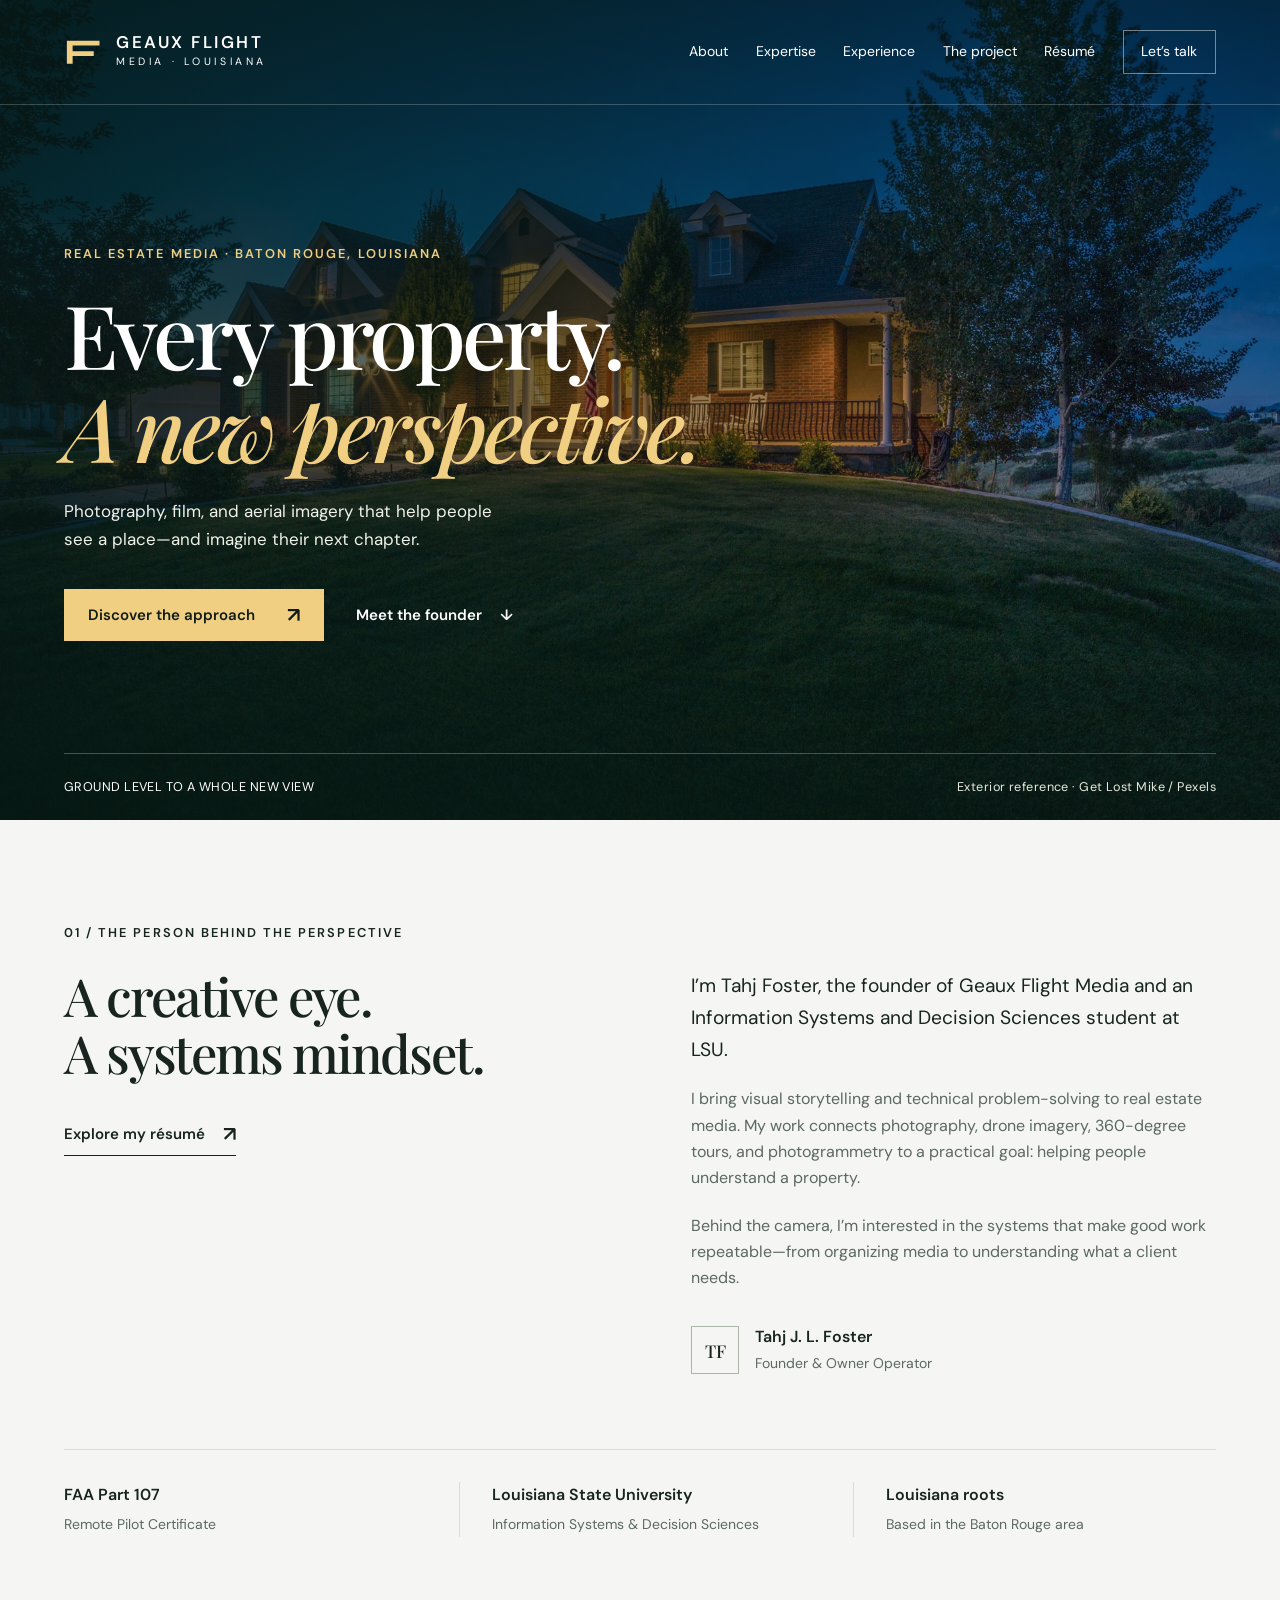
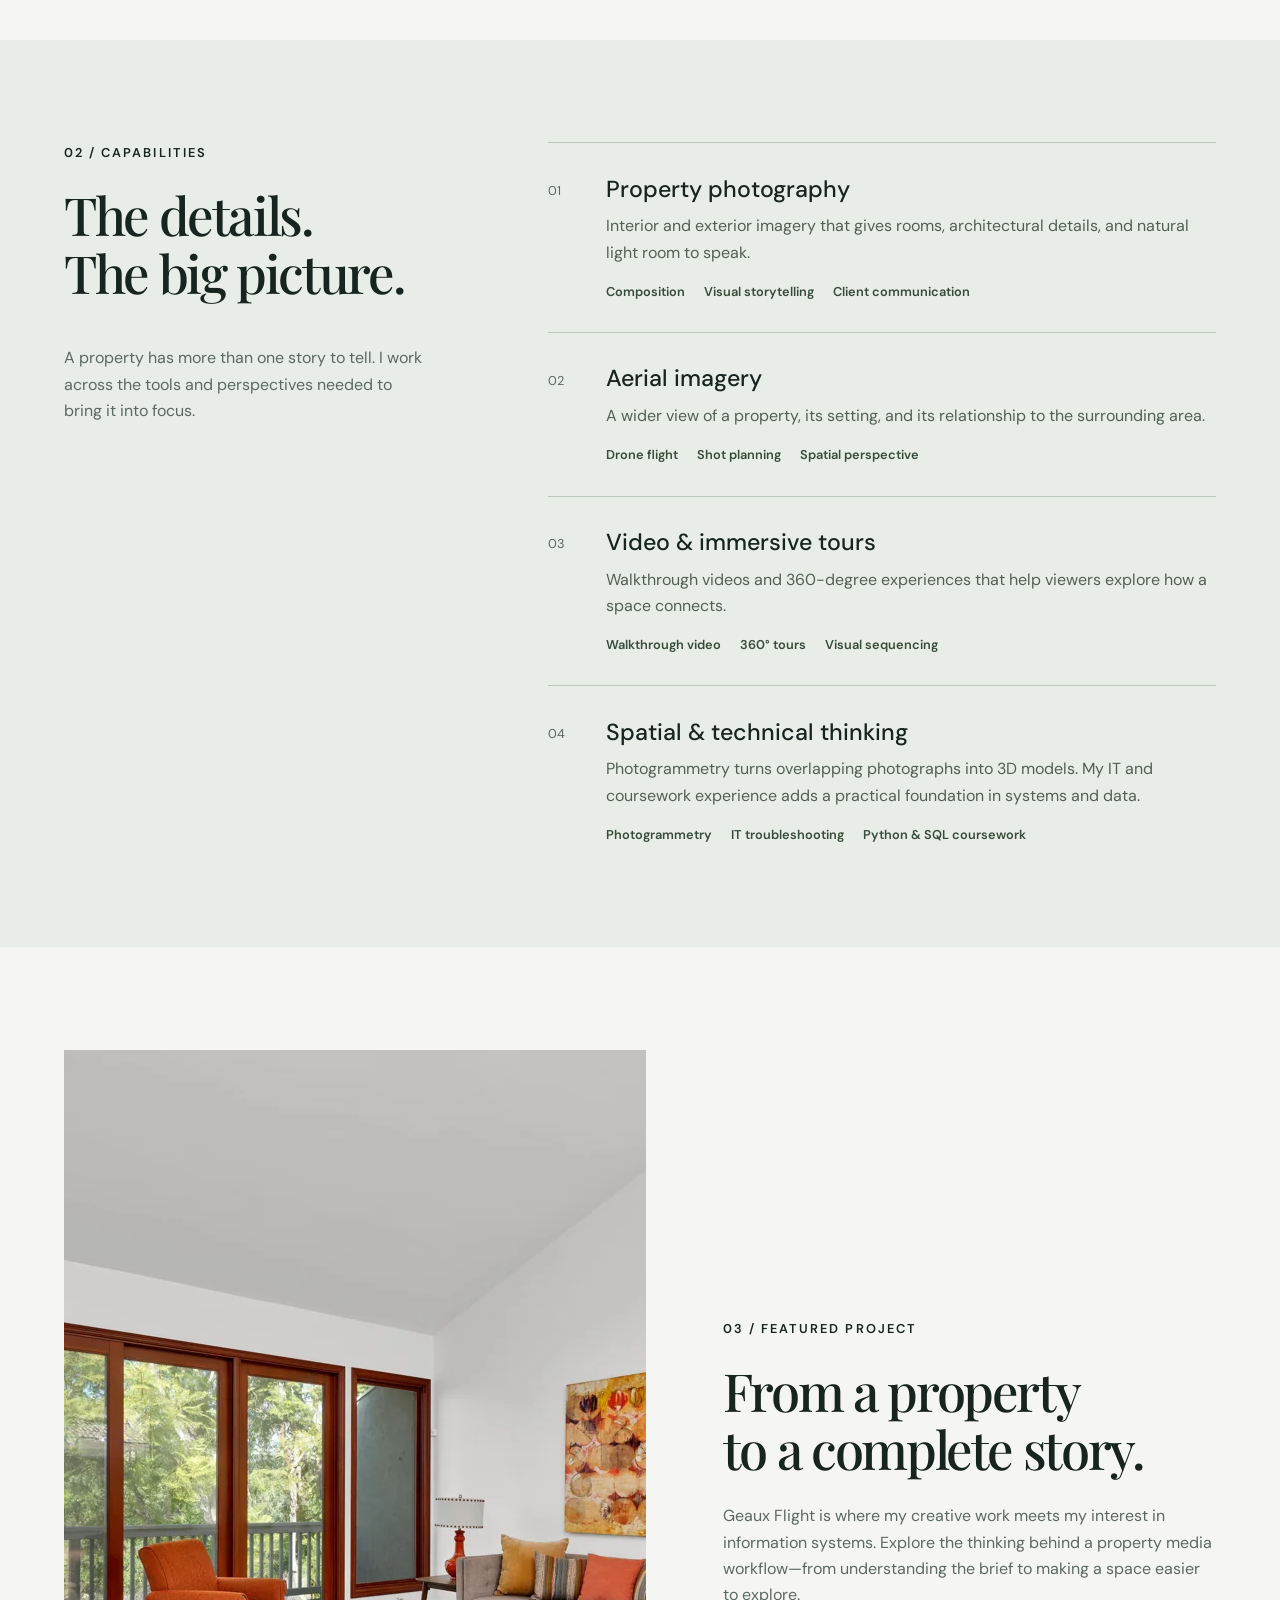
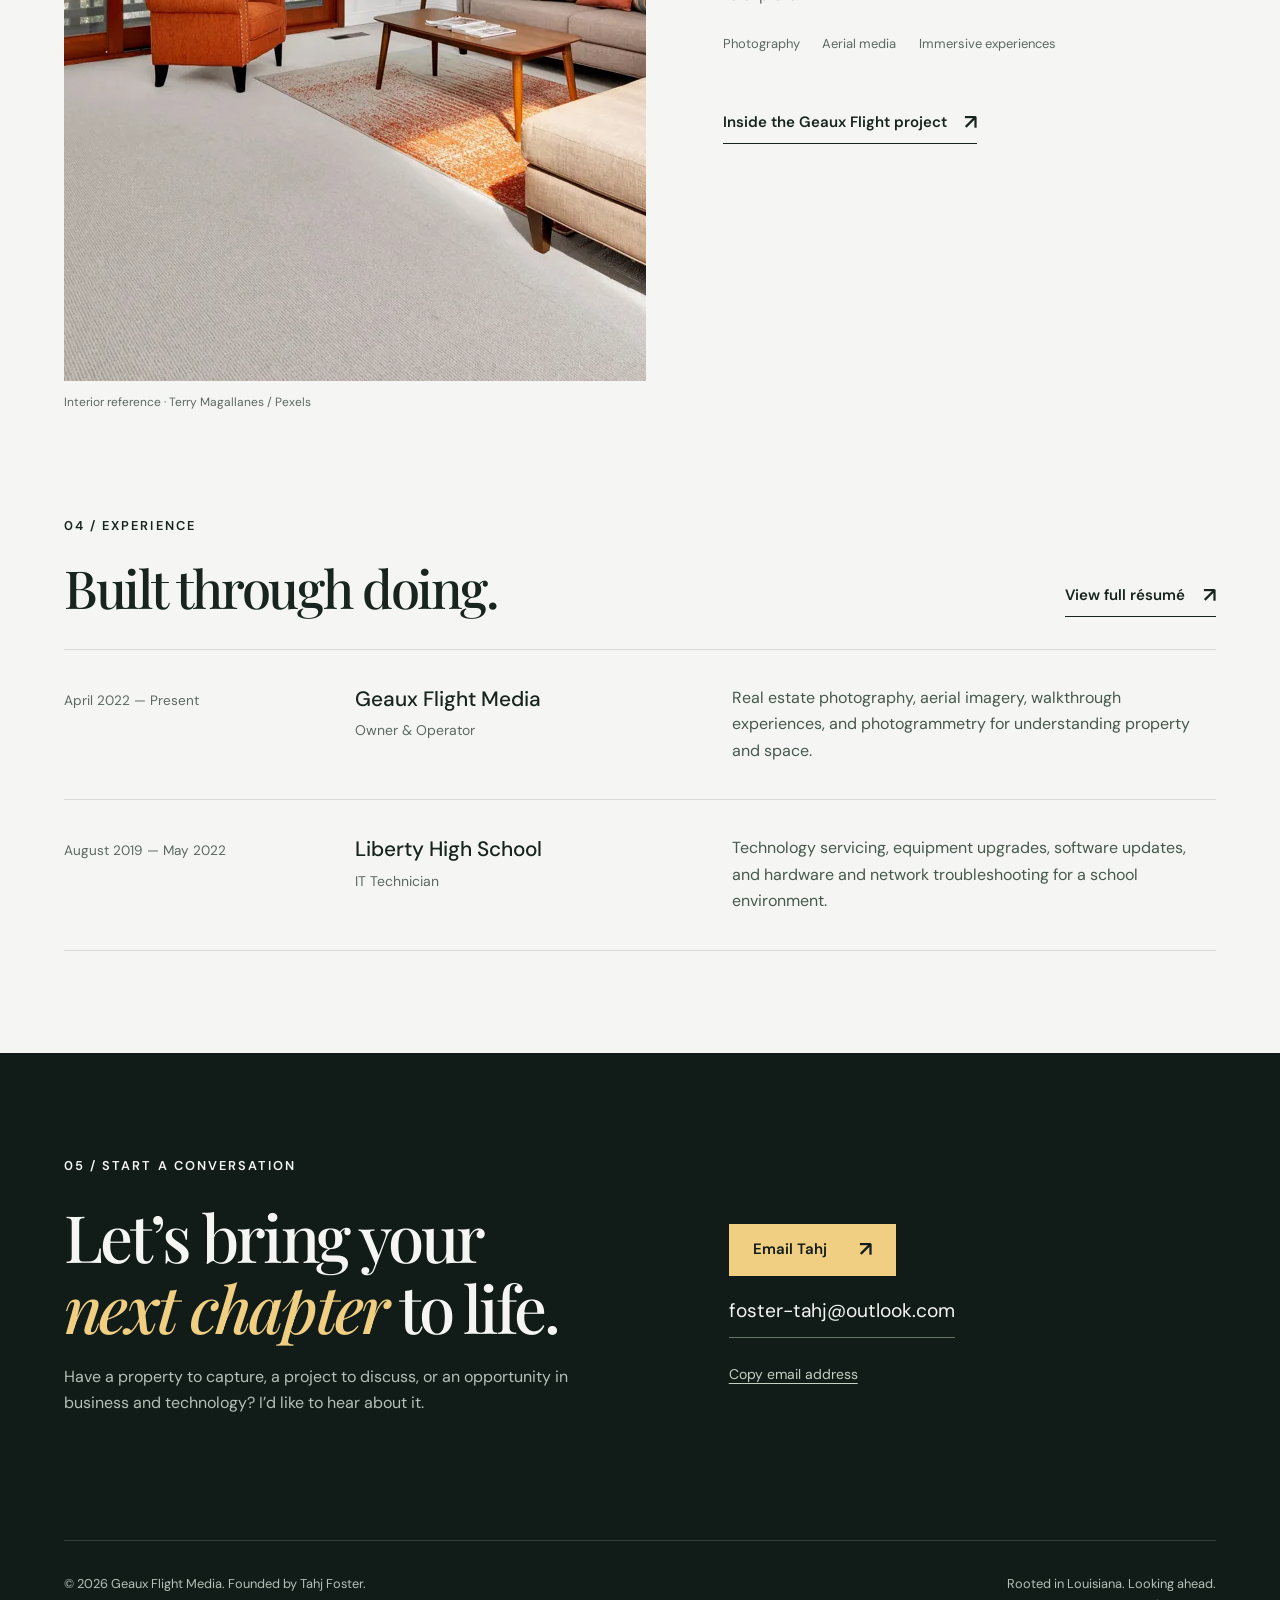
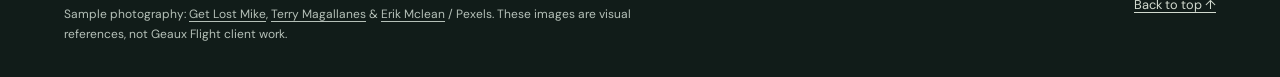
==== index.html @ 246be9ae "Build Geaux Flight portfolio with home, resume, project pages and local assets" ====
<!doctype html>
<html lang="en">
<head>
  <meta charset="utf-8">
  <meta name="viewport" content="width=device-width, initial-scale=1">
  <meta name="description" content="Geaux Flight Media by Tahj Foster: real estate photography, aerial imagery, 360-degree tours, and a portfolio connecting business and technology in Louisiana.">
  <meta name="theme-color" content="#111c19">
  <title>Geaux Flight Media | Tahj Foster · Louisiana</title>
  <link rel="icon" type="image/svg+xml" href="data:image/svg+xml,%3Csvg%20xmlns%3D%22http%3A//www.w3.org/2000/svg%22%20viewBox%3D%220%200%2064%2064%22%3E%3Crect%20width%3D%2264%22%20height%3D%2264%22%20rx%3D%228%22%20fill%3D%22%23111c19%22/%3E%3Cpath%20d%3D%22M16%2043V21h33v5H22v6h20v5H22v6z%22%20fill%3D%22%23f0cf82%22/%3E%3C/svg%3E">
  <link rel="stylesheet" href="styles.css">
  <script src="script.js" defer></script>
</head>
<body>

<a class="skip-link" href="#main">Skip to content</a>
<header class="site-header">
  <div class="header-inner wrap">
    <a class="brand" href="index.html" aria-label="Geaux Flight Media home">
      <svg class="brand-symbol" viewBox="0 0 40 40" aria-hidden="true"><path d="M3 32V8h34v5H9v6h22v5H9v8z" fill="currentColor"/></svg>
      <span class="brand-name"><strong>GEAUX FLIGHT</strong><small>MEDIA · LOUISIANA</small></span>
    </a>
    <button class="menu-button" type="button" data-menu-toggle aria-controls="site-nav" aria-expanded="false">Menu</button>
    <nav class="site-nav" id="site-nav" aria-label="Main navigation">
      <a href="index.html#about">About</a>
      <a href="index.html#expertise">Expertise</a>
      <a href="index.html#experience">Experience</a>
      <a href="project.html">The project</a>
      <a href="resume.html">Résumé</a>
      <a class="nav-contact" href="index.html#contact">Let’s talk</a>
    </nav>
  </div>
</header>
<main id="main">

<section class="hero" aria-labelledby="hero-title">
  <img class="hero-image" src="assets/exterior-dusk.webp" alt="A brick home framed by trees with warm porch lights at dusk; sample architectural photography" width="2000" height="1333" fetchpriority="high">
  <div class="hero-shade" aria-hidden="true"></div>
  <div class="hero-content wrap">
    <span class="eyebrow">Real estate media · Baton Rouge, Louisiana</span>
    <h1 id="hero-title">Every property.<br><em>A new perspective.</em></h1>
    <p class="hero-description">Photography, film, and aerial imagery that help people see a place—and imagine their next chapter.</p>
    <div class="hero-actions">
      <a class="button" href="project.html">Discover the approach <span class="arrow" aria-hidden="true">↗</span></a>
      <a class="text-link" href="#about">Meet the founder <span aria-hidden="true">↓</span></a>
    </div>
  </div>
  <div class="wrap">
    <div class="hero-base"><span>GROUND LEVEL TO A WHOLE NEW VIEW</span><span>Exterior reference · Get Lost Mike / Pexels</span></div>
  </div>
</section>

<section class="section" id="about" aria-labelledby="about-title">
  <div class="wrap">
    <div class="about-grid">
      <div>
        <span class="eyebrow">01 / The person behind the perspective</span>
        <h2 id="about-title">A creative eye.<br>A systems mindset.</h2>
        <a class="text-link" href="resume.html">Explore my résumé <span class="arrow" aria-hidden="true">↗</span></a>
      </div>
      <div class="about-copy">
        <p class="lead">I’m Tahj Foster, the founder of Geaux Flight Media and an Information Systems and Decision Sciences student at LSU.</p>
        <p class="muted">I bring visual storytelling and technical problem-solving to real estate media. My work connects photography, drone imagery, 360-degree tours, and photogrammetry to a practical goal: helping people understand a property.</p>
        <p class="muted">Behind the camera, I’m interested in the systems that make good work repeatable—from organizing media to understanding what a client needs.</p>
        <div class="about-signoff"><span class="initials" aria-hidden="true">TF</span><div><strong>Tahj J. L. Foster</strong><span>Founder &amp; Owner Operator</span></div></div>
      </div>
    </div>
    <div class="credentials">
      <div class="credential"><strong>FAA Part 107</strong><span>Remote Pilot Certificate</span></div>
      <div class="credential"><strong>Louisiana State University</strong><span>Information Systems &amp; Decision Sciences</span></div>
      <div class="credential"><strong>Louisiana roots</strong><span>Based in the Baton Rouge area</span></div>
    </div>
  </div>
</section>

<section class="section expertise" id="expertise" aria-labelledby="expertise-title">
  <div class="expertise-grid wrap">
    <div class="expertise-intro">
      <span class="eyebrow">02 / Capabilities</span>
      <h2 id="expertise-title">The details.<br>The big picture.</h2>
      <p class="muted">A property has more than one story to tell. I work across the tools and perspectives needed to bring it into focus.</p>
    </div>
    <div class="services">
      <article class="service"><span class="service-number" aria-hidden="true">01</span><div><h3>Property photography</h3><p>Interior and exterior imagery that gives rooms, architectural details, and natural light room to speak.</p><div class="service-skills"><span>Composition</span><span>Visual storytelling</span><span>Client communication</span></div></div></article>
      <article class="service"><span class="service-number" aria-hidden="true">02</span><div><h3>Aerial imagery</h3><p>A wider view of a property, its setting, and its relationship to the surrounding area.</p><div class="service-skills"><span>Drone flight</span><span>Shot planning</span><span>Spatial perspective</span></div></div></article>
      <article class="service"><span class="service-number" aria-hidden="true">03</span><div><h3>Video &amp; immersive tours</h3><p>Walkthrough videos and 360-degree experiences that help viewers explore how a space connects.</p><div class="service-skills"><span>Walkthrough video</span><span>360° tours</span><span>Visual sequencing</span></div></div></article>
      <article class="service"><span class="service-number" aria-hidden="true">04</span><div><h3>Spatial &amp; technical thinking</h3><p>Photogrammetry turns overlapping photographs into 3D models. My IT and coursework experience adds a practical foundation in systems and data.</p><div class="service-skills"><span>Photogrammetry</span><span>IT troubleshooting</span><span>Python &amp; SQL coursework</span></div></div></article>
    </div>
  </div>
</section>

<section class="section" aria-labelledby="featured-title">
  <div class="project-feature wrap">
    <figure class="feature-photo"><img src="assets/interior-bright.webp" alt="A sunlit living room with large windows, plants, and a pale sectional sofa; sample interior photography" width="1400" height="931" loading="lazy"><figcaption class="photo-note">Interior reference · Terry Magallanes / Pexels</figcaption></figure>
    <div class="feature-copy">
      <span class="eyebrow">03 / Featured project</span>
      <h2 id="featured-title">From a property<br>to a complete story.</h2>
      <p class="muted">Geaux Flight is where my creative work meets my interest in information systems. Explore the thinking behind a property media workflow—from understanding the brief to making a space easier to explore.</p>
      <div class="feature-tags"><span>Photography</span><span>Aerial media</span><span>Immersive experiences</span></div>
      <a class="text-link" href="project.html">Inside the Geaux Flight project <span class="arrow" aria-hidden="true">↗</span></a>
    </div>
  </div>
</section>

<section class="section experience-section" id="experience" aria-labelledby="experience-title">
  <div class="wrap">
    <div class="experience-top"><div><span class="eyebrow">04 / Experience</span><h2 id="experience-title">Built through doing.</h2></div><a class="text-link" href="resume.html">View full résumé <span class="arrow" aria-hidden="true">↗</span></a></div>
    <div class="experience-list">
      <article class="experience-row"><div class="experience-date">April 2022 — Present</div><div><h3>Geaux Flight Media</h3><span class="role">Owner &amp; Operator</span></div><p>Real estate photography, aerial imagery, walkthrough experiences, and photogrammetry for understanding property and space.</p></article>
      <article class="experience-row"><div class="experience-date">August 2019 — May 2022</div><div><h3>Liberty High School</h3><span class="role">IT Technician</span></div><p>Technology servicing, equipment upgrades, software updates, and hardware and network troubleshooting for a school environment.</p></article>
    </div>
  </div>
</section>

<section class="section contact dark" id="contact" aria-labelledby="contact-title">
  <div class="contact-grid wrap">
    <div><span class="eyebrow">05 / Start a conversation</span><h2 id="contact-title">Let’s bring your<br><em>next chapter</em> to life.</h2><p>Have a property to capture, a project to discuss, or an opportunity in business and technology? I’d like to hear about it.</p></div>
    <div class="contact-actions">
      <a class="button" href="mailto:foster-tahj@outlook.com?subject=Let%E2%80%99s%20connect%20%7C%20Geaux%20Flight">Email Tahj <span class="arrow" aria-hidden="true">↗</span></a>
      <a class="email-link" href="mailto:foster-tahj@outlook.com">foster-tahj@outlook.com</a>
      <button class="copy-button" type="button" data-copy-email="foster-tahj@outlook.com">Copy email address</button>
      <p class="copy-status" id="copy-status" role="status" aria-live="polite"></p>
    </div>
  </div>
</section>

</main>

<footer class="site-footer dark">
  <div class="wrap">
    <div class="footer-inner">
      <div>
        <p>© <span data-year>2026</span> Geaux Flight Media. Founded by Tahj Foster.</p>
        <p class="credit-line">Sample photography: <a href="https://www.pexels.com/photo/bungalow-house-during-dusk-6422928/" target="_blank" rel="noopener noreferrer">Get Lost Mike</a>, <a href="https://www.pexels.com/photo/modern-living-room-with-large-windows-in-sunlight-32207487/" target="_blank" rel="noopener noreferrer">Terry Magallanes</a> &amp; <a href="https://www.pexels.com/photo/an-aerial-shot-of-a-neighborhood-9203777/" target="_blank" rel="noopener noreferrer">Erik Mclean</a> / Pexels. These images are visual references, not Geaux Flight client work.</p>
      </div>
      <div class="footer-right"><p>Rooted in Louisiana. Looking ahead.</p><p><a href="#main">Back to top ↑</a></p></div>
    </div>
  </div>
</footer>
</body>
</html>
---- styles.css ----
@font-face {
  font-family: 'DM Sans';
  font-style: normal;
  font-weight: 400;
  font-display: swap;
  src: url(assets/fonts/dm-sans-normal-400.ttf) format('truetype');
}

@font-face {
  font-family: 'DM Sans';
  font-style: normal;
  font-weight: 500;
  font-display: swap;
  src: url(assets/fonts/dm-sans-normal-500.ttf) format('truetype');
}

@font-face {
  font-family: 'DM Sans';
  font-style: normal;
  font-weight: 600;
  font-display: swap;
  src: url(assets/fonts/dm-sans-normal-600.ttf) format('truetype');
}

@font-face {
  font-family: 'DM Sans';
  font-style: normal;
  font-weight: 700;
  font-display: swap;
  src: url(assets/fonts/dm-sans-normal-700.ttf) format('truetype');
}

@font-face {
  font-family: 'Playfair Display';
  font-style: italic;
  font-weight: 500;
  font-display: swap;
  src: url(assets/fonts/playfair-display-italic-500.ttf) format('truetype');
}

@font-face {
  font-family: 'Playfair Display';
  font-style: italic;
  font-weight: 600;
  font-display: swap;
  src: url(assets/fonts/playfair-display-italic-600.ttf) format('truetype');
}

@font-face {
  font-family: 'Playfair Display';
  font-style: normal;
  font-weight: 500;
  font-display: swap;
  src: url(assets/fonts/playfair-display-normal-500.ttf) format('truetype');
}

@font-face {
  font-family: 'Playfair Display';
  font-style: normal;
  font-weight: 600;
  font-display: swap;
  src: url(assets/fonts/playfair-display-normal-600.ttf) format('truetype');
}

/* Shared by every page. No framework or build step required. */

:root {
  --ink: #172420;
  --night: #111c19;
  --paper: #f5f6f3;
  --white: #fff;
  --muted: #5c6862;
  --line: #d8ddd7;
  --gold: #f0cf82;
  --gold-dark: #6d5117;
  --serif: 'Playfair Display', Georgia, serif;
  --sans: 'DM Sans', Arial, sans-serif;
  --gutter: clamp(1.25rem, 5vw, 5.5rem);
}
*, *::before, *::after { box-sizing: border-box; }
html { scroll-behavior: smooth; scroll-padding-top: 7rem; }
body { margin: 0; background: var(--paper); color: var(--ink); font: 1rem/1.65 var(--sans); -webkit-font-smoothing: antialiased; }
body.menu-open { overflow: hidden; }
a { color: inherit; text-underline-offset: .25em; }
button, input, textarea { font: inherit; }
button, a { -webkit-tap-highlight-color: transparent; }
button { cursor: pointer; }
img { display: block; max-width: 100%; }
svg { display: block; }
h1, h2, h3, p { margin-top: 0; }
h1, h2, h3 { font-weight: 500; }
h1, h2 { font-family: var(--serif); line-height: 1.1; letter-spacing: -.045em; }
h2 { font-size: clamp(2.5rem, 4.1vw, 4.3rem); }
h3 { line-height: 1.3; }
p { margin-bottom: 1.3rem; }
em { font-weight: inherit; }
::selection { background: var(--gold); color: var(--night); }
:focus-visible { outline: 3px solid #bc8118; outline-offset: 5px; }
.dark :focus-visible, .site-header :focus-visible { outline-color: var(--gold); }
.skip-link { position: fixed; left: 1rem; top: -8rem; z-index: 100; padding: .75rem 1rem; background: var(--gold); color: var(--ink); }
.skip-link:focus { top: 1rem; }
.wrap { width: 100%; max-width: 1600px; padding-inline: var(--gutter); margin-inline: auto; }
.section { padding-block: clamp(4.5rem, 8vw, 8.25rem); }
.eyebrow { display: block; font-size: .8rem; font-weight: 600; letter-spacing: .16em; line-height: 1.7; text-transform: uppercase; margin-bottom: 1.4rem; }
.muted { color: var(--muted); }
.dark { color: var(--paper); background: var(--night); }
.dark .muted { color: #b5c0b8; }
.text-link { display: inline-flex; align-items: center; gap: 1.1rem; font-size: .94rem; font-weight: 600; text-decoration: none; border-bottom: 1px solid currentColor; padding-block: .5rem; }
.text-link .arrow, .button .arrow { font-size: 1.3rem; line-height: 1; transition: transform .2s; }
.text-link:hover .arrow, .button:hover .arrow { transform: translate(3px, -3px); }
.button { display: inline-flex; align-items: center; justify-content: center; gap: 2rem; min-height: 3.2rem; padding: .8rem 1.45rem; border: 1px solid transparent; background: var(--gold); color: var(--night); text-decoration: none; font-size: .94rem; font-weight: 600; border-radius: 0; transition: background .2s; }
.button:hover { background: #ffdea0; }
.button-outline { border-color: #aeb7b0; color: var(--ink); background: transparent; }
.button-outline:hover { background: #e4e8df; }
.button-dark { background: var(--ink); color: var(--white); }
.button-dark:hover { background: #2d4036; }
.sr-only { position: absolute; width: 1px; height: 1px; padding: 0; margin: -1px; overflow: hidden; clip: rect(0, 0, 0, 0); white-space: nowrap; border: 0; }

/* Navigation */
.site-header { position: absolute; z-index: 30; top: 0; width: 100%; color: white; border-bottom: 1px solid #ffffff35; }
.header-inner { min-height: 6.5rem; display: flex; align-items: center; justify-content: space-between; gap: 2rem; }
.brand { display: inline-flex; align-items: center; gap: .85rem; text-decoration: none; flex-shrink: 0; }
.brand-symbol { width: 2.4rem; height: 2.4rem; color: var(--gold); }
.brand-name { display: flex; flex-direction: column; }
.brand-name strong { font-size: 1.06rem; font-weight: 600; line-height: 1.15; letter-spacing: .15em; }
.brand-name small { font-size: .66rem; letter-spacing: .34em; line-height: 1.8; }
.site-nav { display: flex; align-items: center; gap: clamp(1.1rem, 2.15vw, 2.3rem); }
.site-nav > a { font-size: .875rem; text-decoration: none; white-space: nowrap; }
.site-nav > a:not(.nav-contact) { padding-block: .5rem; }
.site-nav > a:hover, .site-nav > a[aria-current='page'] { color: var(--gold); }
.nav-contact { border: 1px solid #ffffff70; padding: .6rem 1.1rem; }
.nav-contact:hover { border-color: var(--gold); }
.menu-button { display: none; background: transparent; border: 1px solid #ffffff75; color: white; padding: .5rem .8rem; min-height: 44px; }

/* Home */
.hero { min-height: 820px; position: relative; isolation: isolate; display: flex; flex-direction: column; justify-content: flex-end; color: white; background: #243c34; }
.hero-image, .hero-shade { position: absolute; z-index: -1; inset: 0; width: 100%; height: 100%; }
.hero-image { object-fit: cover; object-position: center 54%; }
.hero-shade { background: linear-gradient(90deg, #061813cf 0%, #071a1485 43%, #07181222 80%), linear-gradient(0deg, #071812cc, transparent 46%, #04151099); }
.hero-content { padding-top: 13rem; padding-bottom: 7rem; }
.hero .eyebrow { color: var(--gold); }
.hero h1 { font-size: clamp(3.8rem, 6.9vw, 7.4rem); line-height: 1.05; margin-bottom: 1.6rem; max-width: 870px; }
.hero h1 em { color: var(--gold); }
.hero-description { max-width: 28rem; color: #f0f2e9; font-size: 1.06rem; margin-bottom: 2.2rem; }
.hero-actions { display: flex; flex-wrap: wrap; align-items: center; gap: 2rem; }
.hero-actions .text-link { border: 0; }
.hero-base { padding-block: 1.4rem; border-top: 1px solid #ffffff40; display: flex; justify-content: space-between; gap: 1rem; font-size: .79rem; letter-spacing: .035em; }
.hero-base span:last-child { color: #e6eade; }
.about-grid { display: grid; grid-template-columns: 1fr 1fr; gap: clamp(3rem, 8vw, 9rem); }
.about-grid h2 { max-width: 33rem; margin-bottom: 2rem; }
.about-copy { padding-top: 3rem; }
.lead { font-size: clamp(1.15rem, 1.5vw, 1.45rem); line-height: 1.65; }
.about-signoff { display: flex; align-items: center; gap: 1rem; margin-top: 2rem; }
.initials { display: inline-flex; align-items: center; justify-content: center; width: 3rem; height: 3rem; border: 1px solid #aab6a7; font-family: var(--serif); font-size: 1.1rem; flex-shrink: 0; }
.about-signoff strong { display: block; font-size: 1rem; font-weight: 600; }
.about-signoff span:not(.initials) { color: var(--muted); font-size: .875rem; }
.credentials { display: grid; grid-template-columns: repeat(3, 1fr); gap: 2rem; border-top: 1px solid var(--line); padding-top: 2rem; margin-top: 4.5rem; }
.credential { padding-right: 1rem; }
.credential + .credential { border-left: 1px solid var(--line); padding-left: 2rem; }
.credential strong { display: block; font-size: 1rem; font-weight: 550; margin-bottom: .2rem; }
.credential span { font-size: .875rem; color: var(--muted); }
.expertise { background: #e9ede7; }
.expertise-grid { display: grid; grid-template-columns: .8fr 1.4fr; gap: clamp(3rem, 8vw, 8rem); }
.expertise-intro p { max-width: 23rem; }
.service { display: grid; grid-template-columns: 2.4rem 1fr; column-gap: 1.2rem; padding: 1.9rem 0; border-top: 1px solid #bdc8bc; }
.service:last-child { padding-bottom: 0; }
.service-number { color: var(--muted); font-size: .8rem; padding-top: .4rem; }
.service h3 { font-size: 1.45rem; margin-bottom: .6rem; }
.service p { color: #526054; margin: 0; max-width: 38rem; }
.service-skills { display: flex; flex-wrap: wrap; gap: .5rem 1.2rem; margin-top: .9rem; font-size: .8rem; font-weight: 600; color: #384c3a; }
.project-feature { display: grid; grid-template-columns: 1.18fr 1fr; gap: clamp(2rem, 6vw, 6rem); align-items: center; }
.feature-photo { position: relative; margin: 0; }
.feature-photo img { width: 100%; aspect-ratio: 1 / 1.08; object-fit: cover; }
.photo-note { font-size: .75rem; color: var(--muted); padding-top: .75rem; }
.feature-copy h2 { margin-bottom: 1.6rem; }
.feature-copy .text-link { margin-top: 1rem; }
.feature-tags { display: flex; flex-wrap: wrap; gap: .6rem 1.4rem; margin-block: 1.5rem 2rem; font-size: .81rem; color: var(--muted); }
.experience-top { display: flex; align-items: flex-end; justify-content: space-between; gap: 2rem; margin-bottom: 2rem; }
.experience-top h2 { margin: 0; }
.experience-list { border-top: 1px solid var(--line); }
.experience-row { display: grid; grid-template-columns: .75fr 1fr 1.4fr; gap: 2rem; padding-block: 2.2rem; border-bottom: 1px solid var(--line); }
.experience-date { font-size: .85rem; color: var(--muted); padding-top: .3rem; }
.experience-row h3 { font-size: 1.3rem; margin-bottom: .35rem; }
.experience-row .role { color: var(--muted); font-size: .875rem; }
.experience-row p { margin: 0; color: #46584c; }
.experience-section { padding-top: 0; }
.contact-grid { display: grid; grid-template-columns: 1.2fr 1fr; gap: 5rem; align-items: end; }
.contact h2 { max-width: 43rem; font-size: clamp(2.8rem, 5.1vw, 5.5rem); margin-bottom: 1.3rem; }
.contact h2 em { color: var(--gold); }
.contact p { color: #b5c0b8; max-width: 33rem; }
.contact-actions { display: flex; flex-direction: column; align-items: flex-start; gap: 1.2rem; padding-bottom: .3rem; }
.email-link { font-size: clamp(1rem, 1.5vw, 1.5rem); text-decoration: none; border-bottom: 1px solid #627567; padding-bottom: .6rem; overflow-wrap: anywhere; }
.email-link:hover { color: var(--gold); }
.copy-button { border: 0; background: none; color: #c6cfc4; padding: .4rem 0; font-size: .875rem; text-decoration: underline; text-underline-offset: .3em; }
.copy-status { font-size: .875rem; color: var(--gold); min-height: 1.5em; margin: 0; }
.site-footer { background: var(--night); color: #b5c0b8; font-size: .8rem; }
.footer-inner { border-top: 1px solid #ffffff25; padding-block: 2rem; display: flex; align-items: flex-start; justify-content: space-between; gap: 2rem; }
.footer-inner p { margin: 0; }
.footer-right { text-align: right; }
.footer-right a { color: #d2dacf; }
.credit-line { font-size: .75rem; margin-top: .7rem !important; max-width: 600px; }

/* Shared secondary-page framing */
.page-hero { padding-top: 11.5rem; padding-bottom: 4.8rem; }
.page-hero .eyebrow { color: var(--gold); }
.page-hero h1 { font-size: clamp(3.2rem, 6vw, 6rem); margin-bottom: 1.4rem; max-width: 65rem; }
.page-hero h1 em { color: var(--gold); }
.page-hero .lead { color: #c0c9c0; max-width: 42rem; margin-bottom: 0; }
.breadcrumb { font-size: .83rem; color: #b5c0b8; margin-bottom: 2.7rem; }
.breadcrumb a { color: inherit; }
.breadcrumb span { margin-inline: .65rem; }
.page-hero-line { display: flex; align-items: flex-end; justify-content: space-between; gap: 2rem; }
.page-hero-line .button { flex-shrink: 0; margin-bottom: .4rem; }
.resume-layout { display: grid; grid-template-columns: .63fr 1.55fr; gap: clamp(3rem, 8vw, 8rem); }
.resume-sidebar section { margin-bottom: 3rem; }
.resume-sidebar h2 { font-family: var(--sans); font-size: .8rem; letter-spacing: .14em; font-weight: 600; text-transform: uppercase; margin-bottom: 1.2rem; }
.resume-sidebar ul { list-style: none; margin: 0; padding: 0; }
.resume-sidebar li { margin-bottom: .7rem; font-size: .94rem; color: #4a5c50; }
.resume-sidebar a { overflow-wrap: anywhere; }
.resume-sidebar p { font-size: .94rem; }
.resume-sidebar .small { font-size: .84rem; color: var(--muted); }
.resume-main > section { margin-bottom: 3.5rem; }
.resume-main > section:last-child { margin-bottom: 0; }
.resume-main h2 { font-size: 2.1rem; border-bottom: 1px solid var(--line); padding-bottom: 1rem; margin-bottom: 1.5rem; }
.resume-main h3 { font-size: 1.3rem; margin-bottom: .4rem; }
.resume-job + .resume-job { margin-top: 2.5rem; }
.job-meta { display: flex; justify-content: space-between; gap: 1rem; font-size: .875rem; color: var(--muted); margin-bottom: 1rem; }
.resume-main ul { padding-left: 1.2rem; margin: 0; }
.resume-main li { padding-left: .3rem; margin-bottom: .65rem; color: #435349; }
.resume-main li::marker { color: #8b7b46; }
.resume-intro { font-size: 1.1rem; color: #435349; }
.resume-note { border-left: 2px solid #bdad77; padding-left: 1rem; font-size: .875rem; color: var(--muted); }
.project-banner { margin: 0; }
.project-banner img { width: 100%; max-height: 690px; aspect-ratio: 2.18 / 1; object-fit: cover; object-position: center 53%; }
.project-banner .photo-note { padding-inline: var(--gutter); margin-inline: auto; max-width: 1600px; }
.project-facts { display: grid; grid-template-columns: repeat(4, 1fr); gap: 2rem; padding-block: 2.5rem; border-bottom: 1px solid var(--line); }
.project-facts dt { font-size: .76rem; text-transform: uppercase; letter-spacing: .12em; color: var(--muted); margin-bottom: .5rem; }
.project-facts dd { margin: 0; font-size: .96rem; font-weight: 500; }
.story-grid { display: grid; grid-template-columns: .72fr 1.3fr; gap: clamp(3rem, 8vw, 8rem); }
.story-grid h2 { max-width: 26rem; }
.story-grid .lead { font-size: 1.22rem; }
.process { padding-top: 0; }
.process-heading { max-width: 42rem; }
.process-steps { margin-top: 3rem; display: grid; grid-template-columns: repeat(3, 1fr); gap: 2.5rem; }
.process-step { border-top: 1px solid var(--line); padding-top: 1.5rem; }
.process-step .step-number { font-family: var(--serif); color: #6f784f; font-size: 2.4rem; line-height: 1.2; margin-bottom: 1.5rem; display: block; }
.process-step h3 { font-size: 1.35rem; margin-bottom: .75rem; }
.process-step p { color: var(--muted); margin-bottom: 0; }
.technical { background: #e9ede7; }
.technical-points { padding-left: 1.2rem; color: #46584c; }
.technical-points li { padding-left: .4rem; margin-bottom: 1rem; }
.project-close { text-align: center; }
.project-close h2 { max-width: 55rem; margin: 0 auto 2rem; }
.project-close .button { margin: .4rem; }

/* Responsive navigation is progressively enhanced: links stay visible without JS. */
@media (min-width: 1600px) { .hero { min-height: 900px; } }
@media (max-width: 1100px) {
  .site-nav { gap: 1.15rem; }
  .site-nav > a { font-size: .8rem; }
  .header-inner { gap: 1.2rem; }
  .brand-name strong { font-size: .93rem; }
  .hero { min-height: 770px; }
  .contact-grid { gap: 3rem; }
  .experience-row { grid-template-columns: .65fr 1fr 1.2fr; gap: 1.5rem; }
}
@media (max-width: 860px) {
  .header-inner { min-height: 5.4rem; flex-wrap: wrap; padding-block: 1rem; }
  .site-nav { width: 100%; flex-wrap: wrap; padding-bottom: .5rem; }
  .js .menu-button { display: inline-block; }
  .js .site-nav { display: none; }
  .js .site-nav.is-open { position: absolute; display: flex; flex-direction: column; align-items: stretch; justify-content: flex-start; gap: 0; top: 100%; left: 0; width: 100%; padding: 1rem var(--gutter) 2rem; background: var(--night); max-height: calc(100svh - 5.4rem); overflow-y: auto; }
  .js .site-nav.is-open > a { padding: .9rem 0; font-size: 1.15rem; border-bottom: 1px solid #ffffff25; }
  .js .site-nav.is-open > .nav-contact { border: 0; color: var(--gold); }
  .hero-content { padding-top: 13rem; padding-bottom: 5rem; }
  .hero { min-height: 720px; }
  .hero h1 { font-size: clamp(3.8rem, 8.5vw, 5.3rem); }
  .about-grid { grid-template-columns: 1fr; gap: 1rem; }
  .about-copy { padding-top: 0; max-width: 44rem; }
  .about-grid h2 { max-width: 40rem; }
  .expertise-grid { grid-template-columns: 1fr; gap: 2rem; }
  .expertise-intro p { max-width: 35rem; }
  .expertise-intro h2 { max-width: 35rem; }
  .project-feature { grid-template-columns: 1fr 1fr; gap: 2rem; }
  .feature-photo img { aspect-ratio: .7; }
  .feature-copy h2 { font-size: 2.6rem; }
  .experience-row { grid-template-columns: 1fr 2fr; gap: 1rem 2rem; }
  .experience-row p { grid-column: 2; }
  .contact-grid { grid-template-columns: 1fr; gap: 2rem; }
  .contact-actions { gap: .9rem; }
  .page-hero-line { flex-direction: column; align-items: flex-start; }
  .resume-layout { grid-template-columns: .8fr 1.5fr; gap: 2.5rem; }
  .job-meta { flex-direction: column; gap: .15rem; }
  .story-grid { grid-template-columns: 1fr; gap: 1.5rem; }
  .story-grid h2 { max-width: 42rem; }
  .process-steps { gap: 1.5rem; }
  .project-facts { grid-template-columns: 1fr 1fr; }
}
@media (max-width: 580px) {
  .brand-symbol { width: 2rem; height: 2rem; }
  .brand-name strong { font-size: .88rem; }
  .brand-name small { font-size: .6rem; }
  .header-inner { gap: 1rem; }
  .hero { min-height: 760px; }
  .hero-image { object-position: 61% center; }
  .hero-shade { background: linear-gradient(90deg, #061813bd, #071a1460), linear-gradient(0deg, #071812dc, transparent 70%, #041510aa); }
  .hero-content { padding-top: 12rem; padding-bottom: 3.5rem; }
  .hero h1 { font-size: clamp(3.3rem, 13vw, 4.6rem); }
  .hero-description { max-width: 22rem; font-size: 1rem; }
  .hero-actions { align-items: flex-start; flex-direction: column; gap: 1.1rem; }
  .hero-base { flex-direction: column; gap: .35rem; font-size: .75rem; }
  .eyebrow { font-size: .75rem; }
  .credentials { grid-template-columns: 1fr; gap: 1.1rem; margin-top: 3rem; padding-top: 1.5rem; }
  .credential + .credential { border: 0; padding: 0; }
  .credential { padding: 0; }
  .credential span { display: block; }
  .service { grid-template-columns: 1.65rem 1fr; gap: .65rem; }
  .service h3 { font-size: 1.25rem; }
  .project-feature { grid-template-columns: 1fr; gap: 2.3rem; }
  .feature-photo img { aspect-ratio: 1.1; }
  .feature-copy h2 { font-size: 2.7rem; }
  .experience-top { align-items: flex-start; flex-direction: column; gap: 1rem; }
  .experience-row { grid-template-columns: 1fr; gap: .6rem; }
  .experience-row p { grid-column: 1; margin-top: .4rem; }
  .contact h2 { font-size: 2.9rem; }
  .footer-inner { flex-direction: column; gap: 1rem; }
  .footer-right { text-align: left; }
  .page-hero { padding-top: 10.5rem; padding-bottom: 3.4rem; }
  .page-hero h1 { font-size: 3.2rem; }
  .breadcrumb { margin-bottom: 1.8rem; }
  .resume-layout { display: flex; flex-direction: column; gap: 1.5rem; }
  .resume-main { order: -1; }
  .resume-sidebar { border-top: 1px solid var(--line); padding-top: 2rem; }
  .resume-sidebar section { margin-bottom: 2rem; }
  .process-steps { grid-template-columns: 1fr; gap: 2rem; }
  .process-step .step-number { margin-bottom: 1rem; }
  .project-banner img { aspect-ratio: 1.3; }
  .project-facts { gap: 1.5rem 1rem; }
}
@media (prefers-reduced-motion: reduce) {
  html { scroll-behavior: auto; }
  *, *::before, *::after { transition: none !important; animation: none !important; }
}
@media print {
  @page { margin: 15mm; }
  body { background: white; color: black; font: 10pt/1.4 Arial, sans-serif; }
  .site-header, .site-footer, .skip-link, .breadcrumb, .print-hidden, .page-hero .button { display: none !important; }
  .wrap { padding: 0; }
  .page-hero { padding: 0 0 1.2rem; background: white; color: black; }
  .page-hero h1 { font-size: 28pt; color: black; }
  .page-hero h1 em, .page-hero .lead, .page-hero .eyebrow { color: black; }
  .page-hero .eyebrow { margin-bottom: .5rem; }
  .page-hero .lead { font-size: 11pt; }
  .section { padding-block: 1rem; }
  .resume-layout { display: grid; grid-template-columns: 1fr 2fr; gap: 1.6rem; }
  .resume-main { order: initial; }
  .resume-main > section, .resume-sidebar section { margin-bottom: 1.25rem; }
  .resume-main h2 { font-size: 16pt; padding-bottom: .4rem; margin-bottom: .7rem; }
  .resume-main h3 { font-size: 11pt; }
  .resume-sidebar { border: 0; padding: 0; }
  .resume-sidebar p, .resume-sidebar li, .resume-sidebar .small, .job-meta { font-size: 9pt; }
  .resume-main li { font-size: 9pt; margin-bottom: .35rem; }
  .resume-intro { font-size: 10pt; }
  .resume-job { break-inside: avoid; }
  .resume-job + .resume-job { margin-top: 1rem; }
  .job-meta { flex-direction: column; gap: .1rem; margin-bottom: .5rem; }
  a { text-decoration: none; }
}
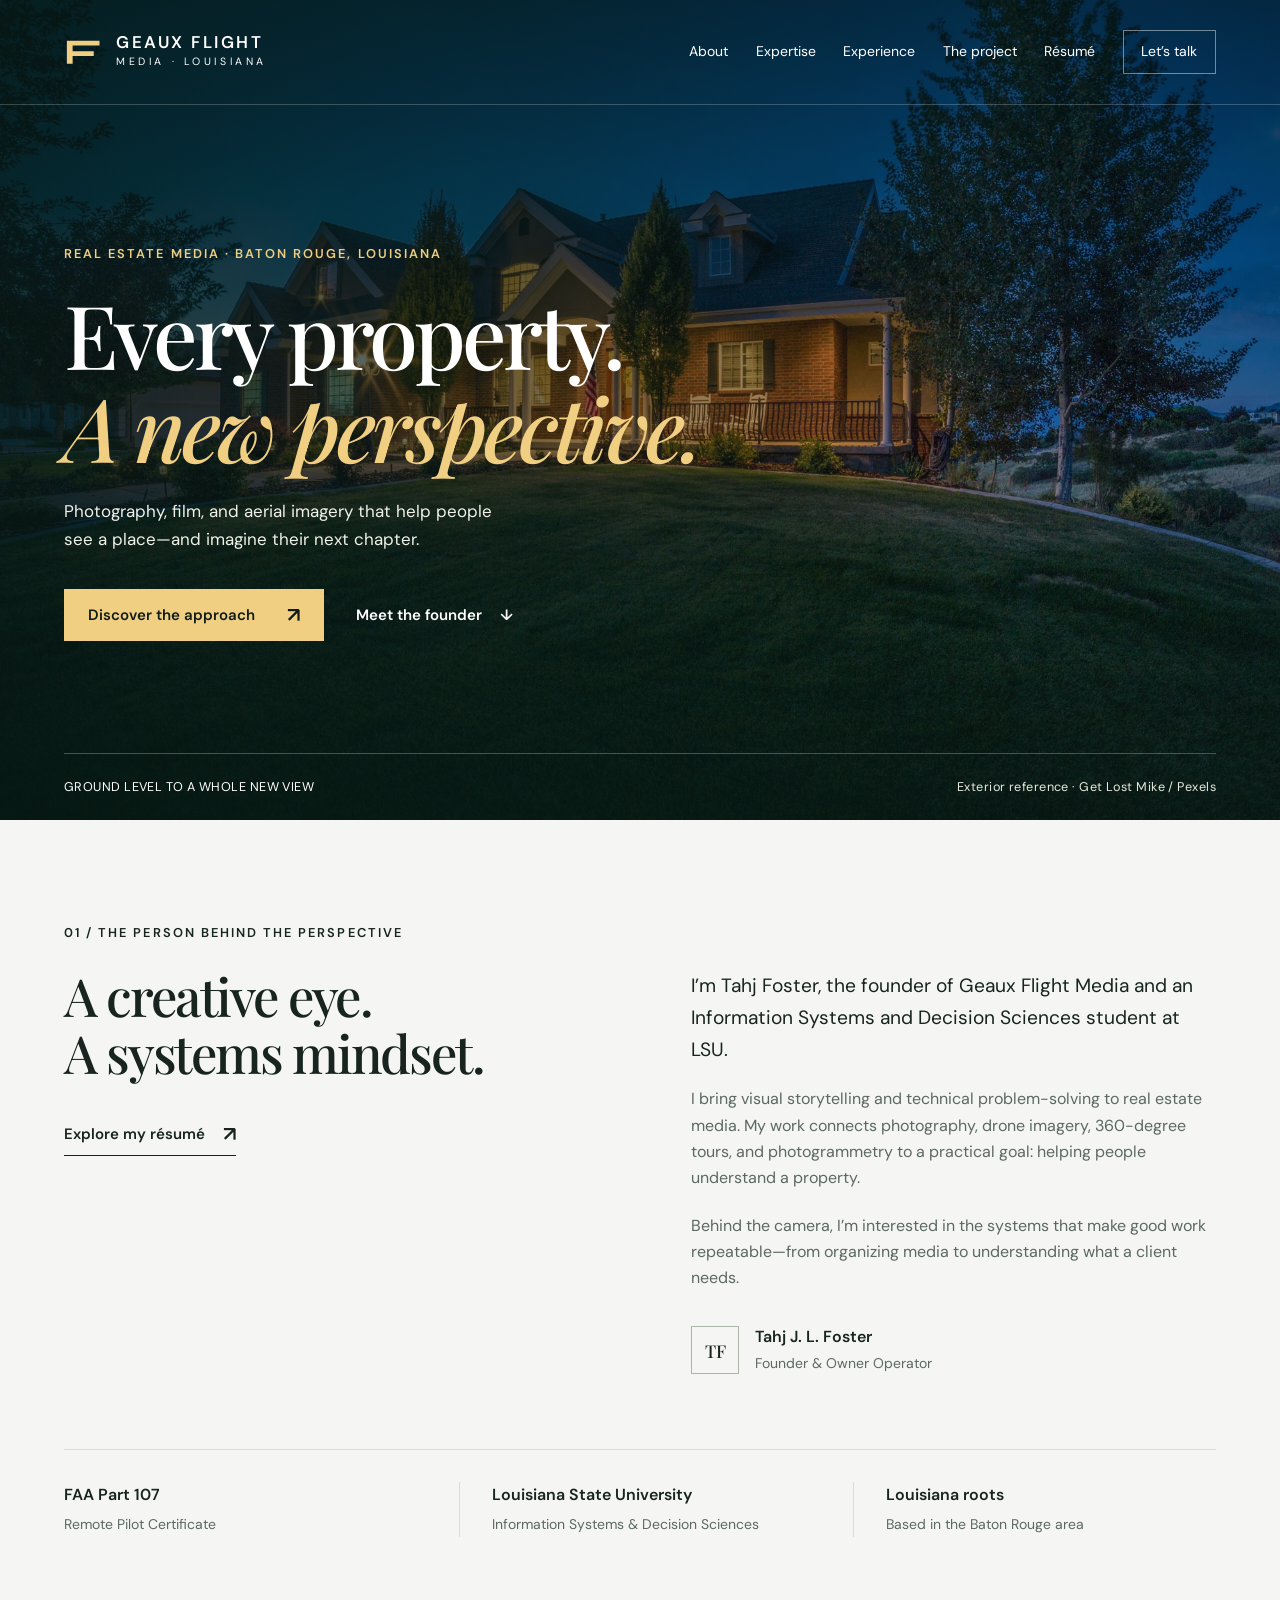
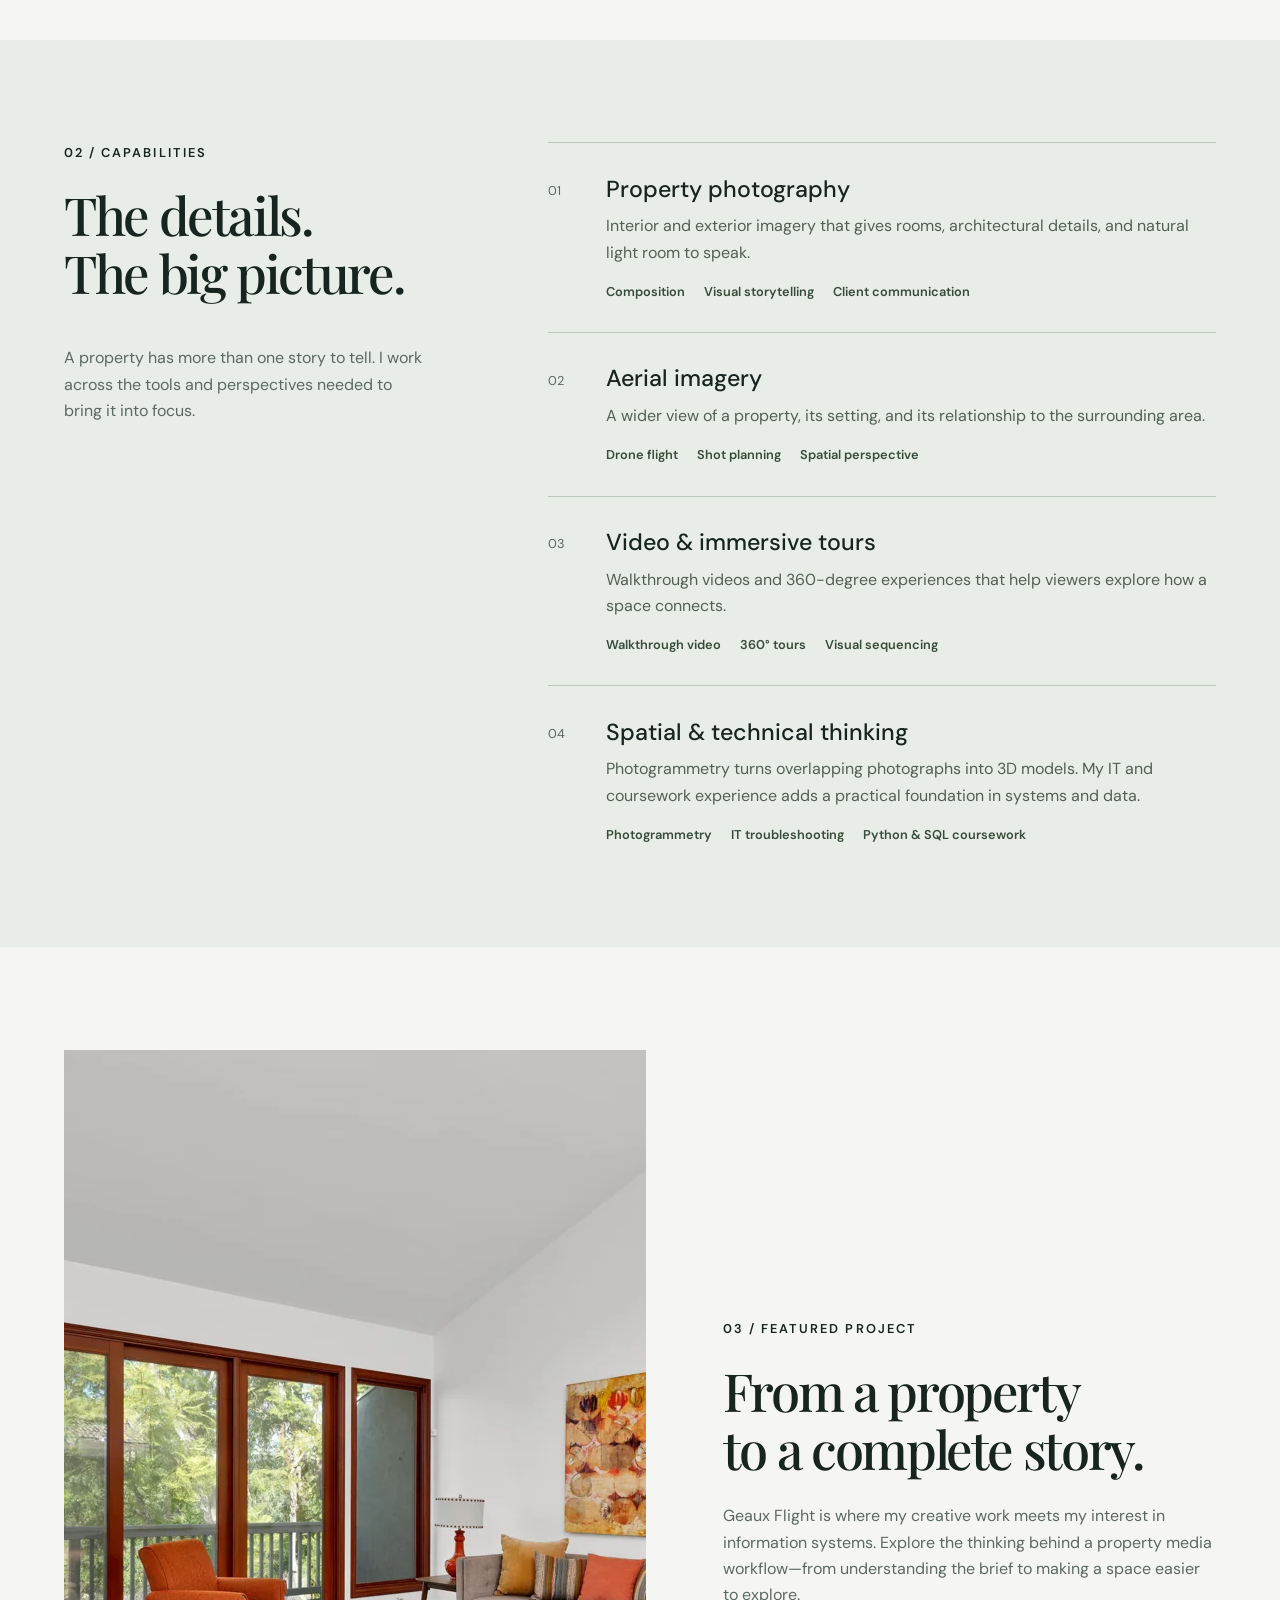
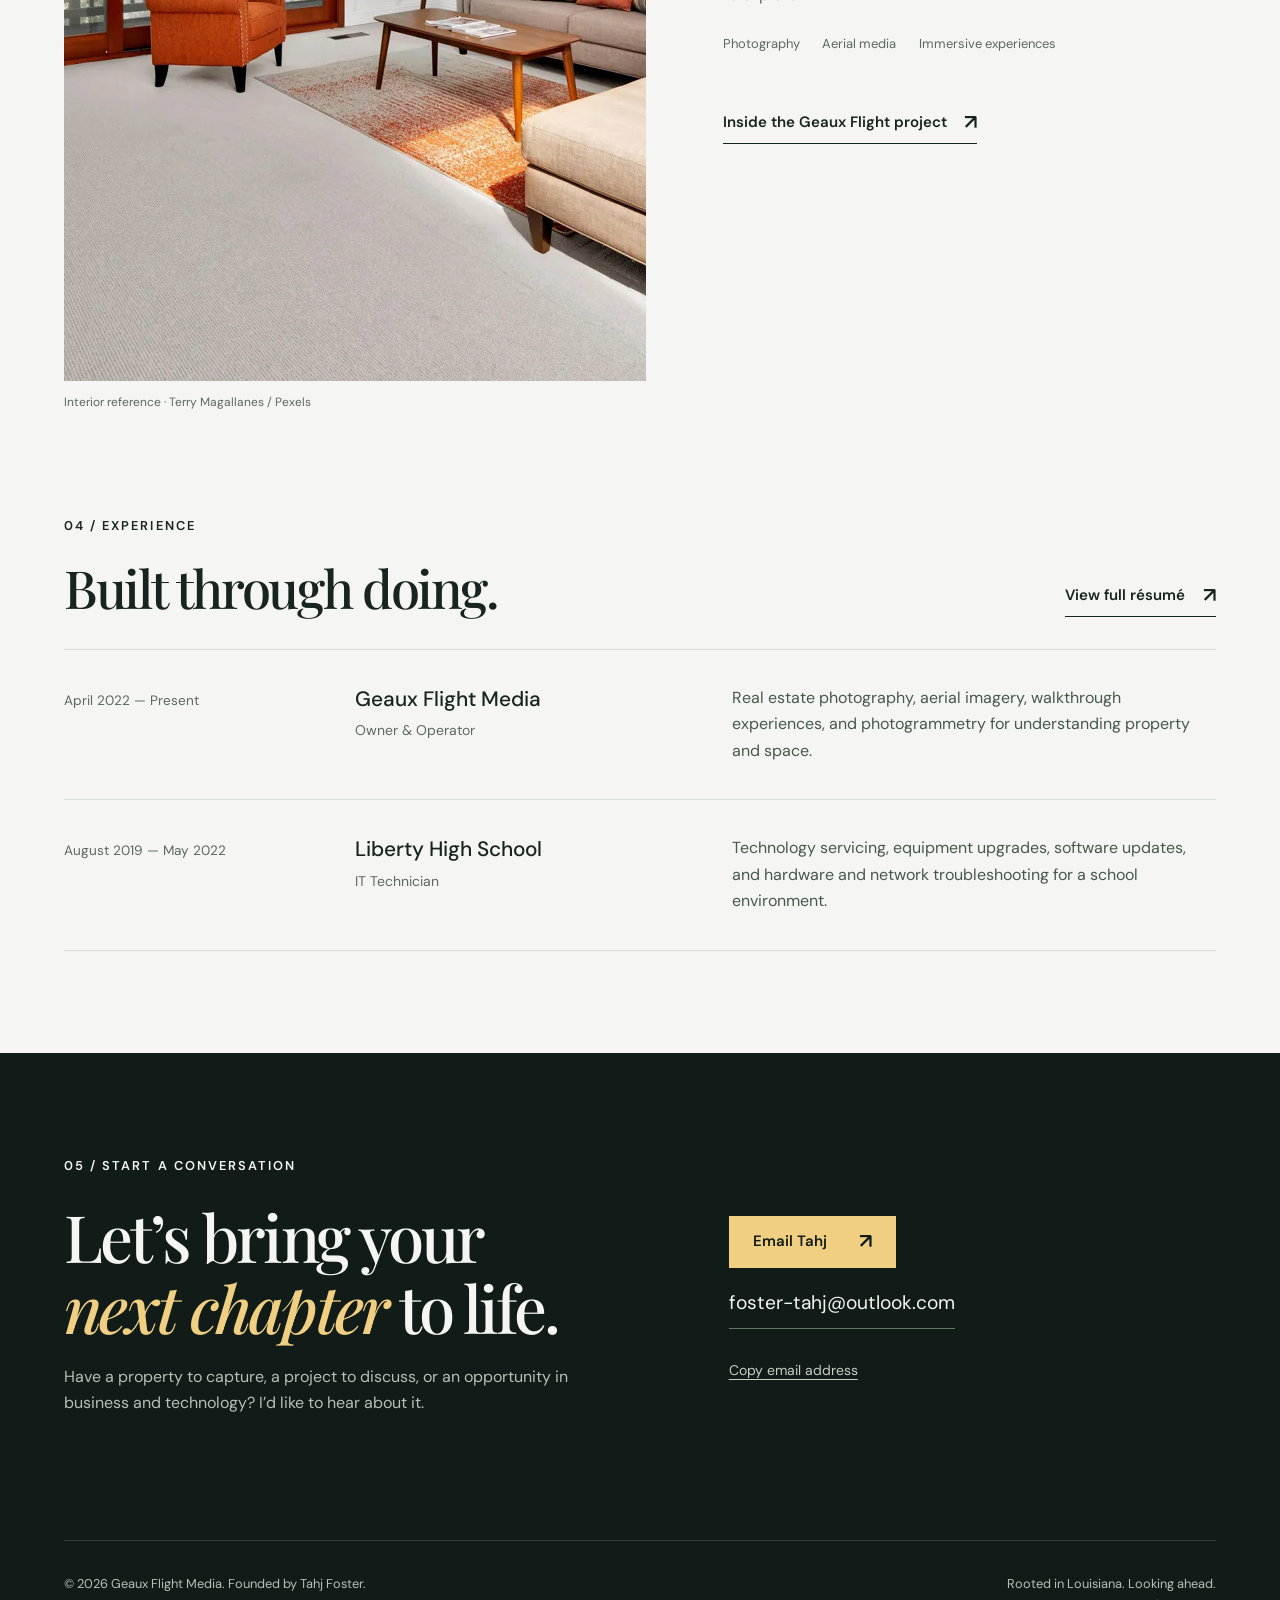
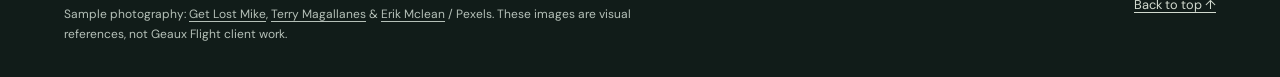
==== commit 6f87434e: "Make contact and resume actions gracefully handle disabled JavaScript" ====
--- a/index.html
+++ b/index.html
@@ -117,7 +117,7 @@
     <div class="contact-actions">
       <a class="button" href="mailto:foster-tahj@outlook.com?subject=Let%E2%80%99s%20connect%20%7C%20Geaux%20Flight">Email Tahj <span class="arrow" aria-hidden="true">↗</span></a>
       <a class="email-link" href="mailto:foster-tahj@outlook.com">foster-tahj@outlook.com</a>
-      <button class="copy-button" type="button" data-copy-email="foster-tahj@outlook.com">Copy email address</button>
+      <button class="copy-button" type="button" data-copy-email="foster-tahj@outlook.com" hidden>Copy email address</button>
       <p class="copy-status" id="copy-status" role="status" aria-live="polite"></p>
     </div>
   </div>
--- a/styles.css
+++ b/styles.css
@@ -78,6 +78,7 @@
   --gutter: clamp(1.25rem, 5vw, 5.5rem);
 }
 *, *::before, *::after { box-sizing: border-box; }
+[hidden] { display: none !important; }
 html { scroll-behavior: smooth; scroll-padding-top: 7rem; }
 body { margin: 0; background: var(--paper); color: var(--ink); font: 1rem/1.65 var(--sans); -webkit-font-smoothing: antialiased; }
 body.menu-open { overflow: hidden; }
@@ -125,7 +126,7 @@
 .brand-name strong { font-size: 1.06rem; font-weight: 600; line-height: 1.15; letter-spacing: .15em; }
 .brand-name small { font-size: .66rem; letter-spacing: .34em; line-height: 1.8; }
 .site-nav { display: flex; align-items: center; gap: clamp(1.1rem, 2.15vw, 2.3rem); }
-.site-nav > a { font-size: .875rem; text-decoration: none; white-space: nowrap; }
+.site-nav > a { display: inline-flex; align-items: center; min-height: 44px; font-size: .875rem; text-decoration: none; white-space: nowrap; }
 .site-nav > a:not(.nav-contact) { padding-block: .5rem; }
 .site-nav > a:hover, .site-nav > a[aria-current='page'] { color: var(--gold); }
 .nav-contact { border: 1px solid #ffffff70; padding: .6rem 1.1rem; }
@@ -191,7 +192,7 @@
 .contact-actions { display: flex; flex-direction: column; align-items: flex-start; gap: 1.2rem; padding-bottom: .3rem; }
 .email-link { font-size: clamp(1rem, 1.5vw, 1.5rem); text-decoration: none; border-bottom: 1px solid #627567; padding-bottom: .6rem; overflow-wrap: anywhere; }
 .email-link:hover { color: var(--gold); }
-.copy-button { border: 0; background: none; color: #c6cfc4; padding: .4rem 0; font-size: .875rem; text-decoration: underline; text-underline-offset: .3em; }
+.copy-button { min-height: 44px; border: 0; background: none; color: #c6cfc4; padding: .4rem 0; font-size: .875rem; text-decoration: underline; text-underline-offset: .3em; }
 .copy-status { font-size: .875rem; color: var(--gold); min-height: 1.5em; margin: 0; }
 .site-footer { background: var(--night); color: #b5c0b8; font-size: .8rem; }
 .footer-inner { border-top: 1px solid #ffffff25; padding-block: 2rem; display: flex; align-items: flex-start; justify-content: space-between; gap: 2rem; }
@@ -257,7 +258,7 @@
 @media (min-width: 1600px) { .hero { min-height: 900px; } }
 @media (max-width: 1100px) {
   .site-nav { gap: 1.15rem; }
-  .site-nav > a { font-size: .8rem; }
+  .site-nav > a { font-size: .875rem; }
   .header-inner { gap: 1.2rem; }
   .brand-name strong { font-size: .93rem; }
   .hero { min-height: 770px; }
